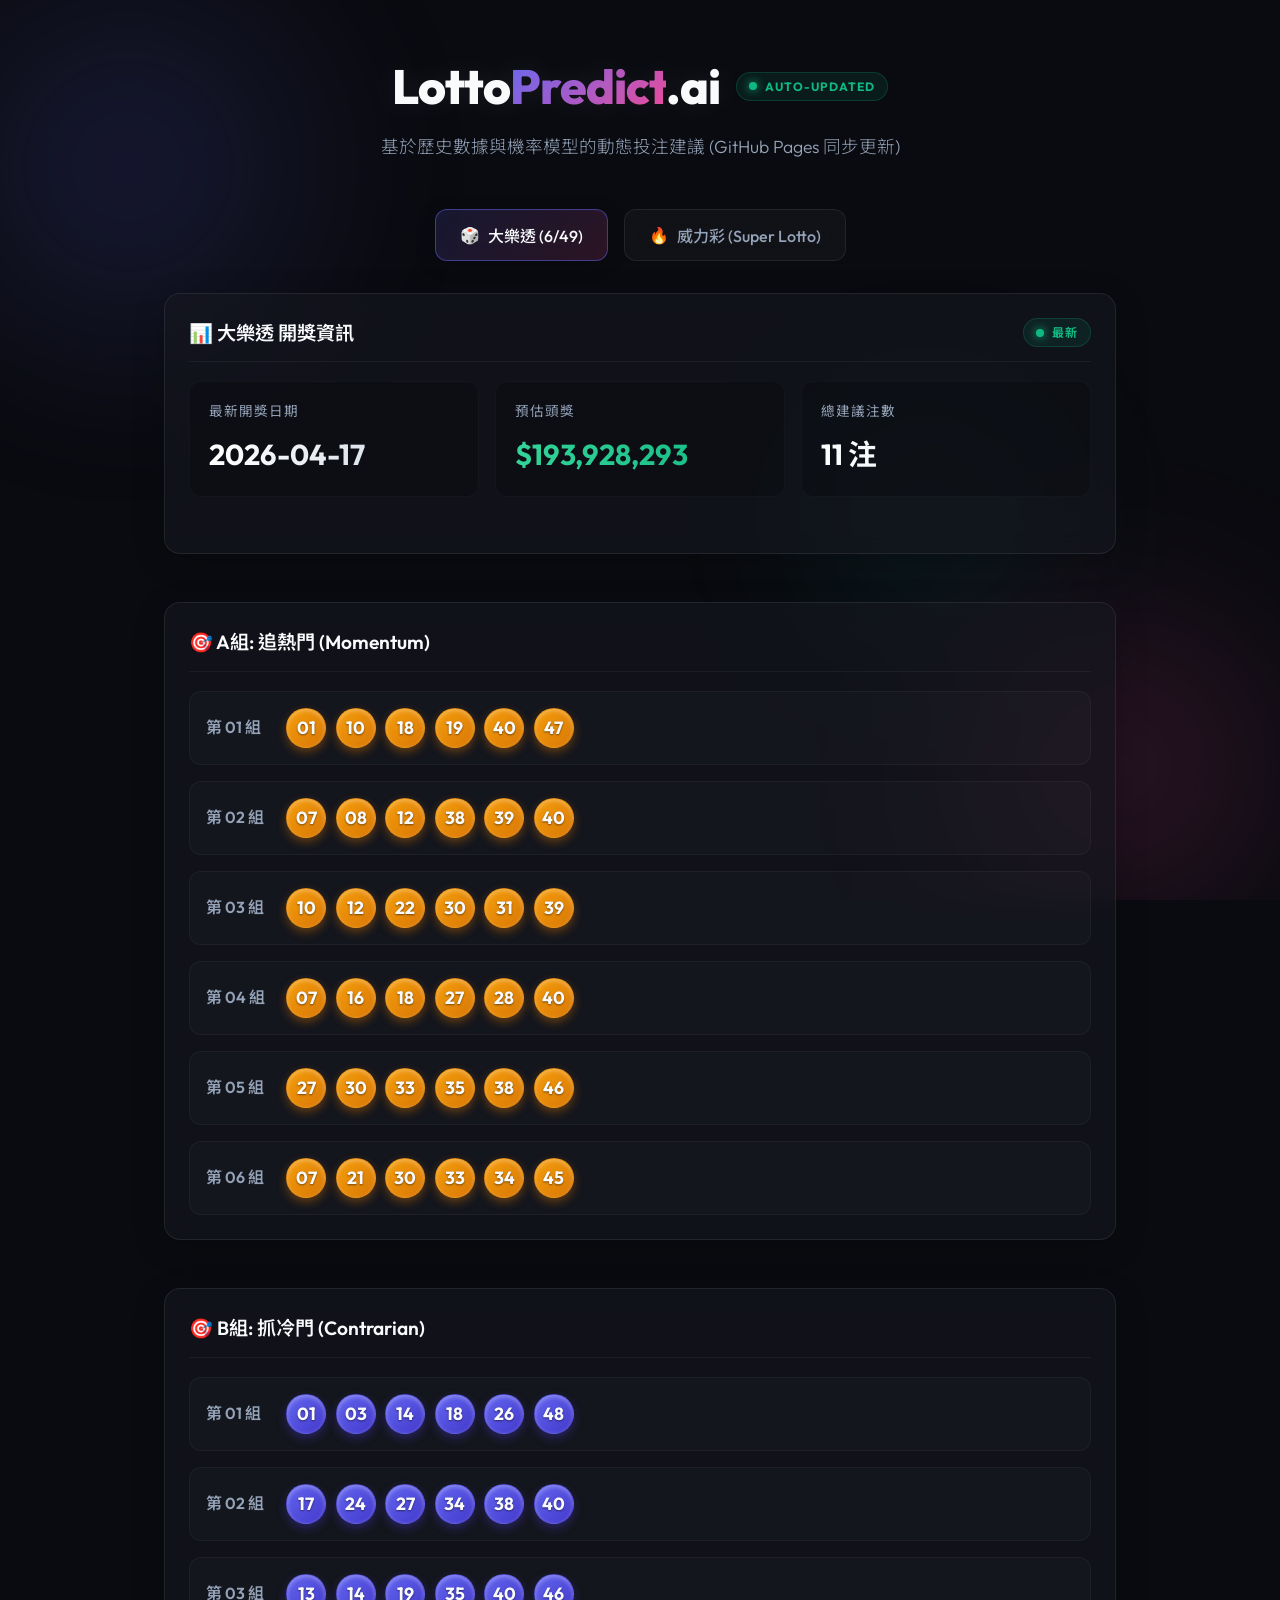
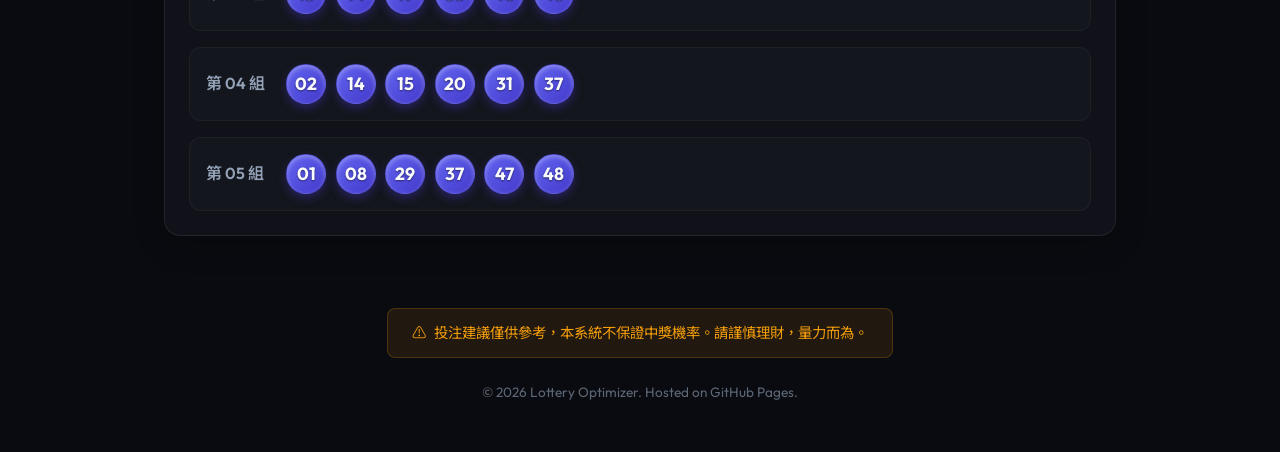
==== index.html @ fec9c151 "feat: initialize lottery dashboard with responsive UI, glassmorphism styling, and tab-based navigati" ====
<!DOCTYPE html>
<html lang="zh-TW">
<head>
    <meta charset="UTF-8">
    <meta name="viewport" content="width=device-width, initial-scale=1.0">
    <title>AI 幸運號碼預測系統 | Lottery Optimizer</title>
    <meta name="description" content="自動更新的大樂透與威力彩投注建議系統">
    <link rel="preconnect" href="https://fonts.googleapis.com">
    <link rel="preconnect" href="https://fonts.gstatic.com" crossorigin>
    <link href="https://fonts.googleapis.com/css2?family=Noto+Sans+TC:wght@300;400;500;700;900&family=Outfit:wght@300;500;700;900&display=swap" rel="stylesheet">
    <link rel="stylesheet" href="style.css">
</head>
<body>
    <div class="bg-elements">
        <div class="glow-orb orb-1"></div>
        <div class="glow-orb orb-2"></div>
        <div class="glow-orb orb-3"></div>
    </div>
    
    <div class="app-container">
        <header>
            <div class="title-wrapper">
                <h1 class="glow-text">Lotto<span class="highlight">Predict</span>.ai</h1>
                <div class="live-indicator">
                    <span class="pulsing-dot"></span> AUTO-UPDATED
                </div>
            </div>
            <p class="subtitle">基於歷史數據與機率模型的動態投注建議 (GitHub Pages 同步更新)</p>
        </header>

        <main>
            <div class="tabs">
                <button class="tab-btn active" data-target="lotto649">
                    <span class="tab-icon">🎲</span> 大樂透 (6/49)
                </button>
                <button class="tab-btn" data-target="superlotto">
                    <span class="tab-icon">🔥</span> 威力彩 (Super Lotto)
                </button>
            </div>

            <section id="lotto649" class="tab-content active">
                <div class="dashboard" id="lotto649-dashboard">
                    <div class="loading-spinner"></div>
                </div>
            </section>

            <section id="superlotto" class="tab-content">
                <div class="dashboard" id="superlotto-dashboard">
                    <div class="loading-spinner"></div>
                </div>
            </section>
        </main>
        
        <footer>
            <div class="disclaimer">
                <span class="warning-icon">⚠️</span>
                <p>投注建議僅供參考，本系統不保證中獎機率。請謹慎理財，量力而為。</p>
            </div>
            <p class="copyright">&copy; 2026 Lottery Optimizer. Hosted on GitHub Pages.</p>
        </footer>
    </div>
    <script src="app.js"></script>
</body>
</html>
---- style.css ----
:root {
    --bg-dark: #0a0b10;
    --card-bg: rgba(22, 24, 33, 0.6);
    --card-border: rgba(255, 255, 255, 0.08);
    --primary: #6366f1;
    --primary-glow: rgba(99, 102, 241, 0.4);
    --secondary: #ec4899;
    --secondary-glow: rgba(236, 72, 153, 0.4);
    --accent: #14b8a6;
    --text-primary: #f8fafc;
    --text-secondary: #94a3b8;
    --success: #10b981;
    --warning: #f59e0b;
    --danger: #ef4444;
}

* {
    box-sizing: border-box;
    margin: 0;
    padding: 0;
}

body {
    font-family: 'Outfit', 'Noto Sans TC', sans-serif;
    background-color: var(--bg-dark);
    color: var(--text-primary);
    line-height: 1.6;
    min-height: 100vh;
    overflow-x: hidden;
    position: relative;
}

/* Background Animations & Glassmorphism */
.bg-elements {
    position: fixed;
    top: 0;
    left: 0;
    width: 100vw;
    height: 100vh;
    z-index: -1;
    overflow: hidden;
    pointer-events: none;
}

.glow-orb {
    position: absolute;
    border-radius: 50%;
    filter: blur(80px);
    opacity: 0.5;
    animation: float 20s infinite ease-in-out alternate;
}

.orb-1 {
    top: -10%;
    left: -10%;
    width: 40vw;
    height: 40vw;
    background: radial-gradient(circle, var(--primary-glow) 0%, transparent 70%);
}

.orb-2 {
    bottom: -10%;
    right: -5%;
    width: 35vw;
    height: 35vw;
    background: radial-gradient(circle, var(--secondary-glow) 0%, transparent 70%);
    animation-delay: -5s;
}

.orb-3 {
    top: 40%;
    left: 60%;
    width: 25vw;
    height: 25vw;
    background: radial-gradient(circle, rgba(20, 184, 166, 0.3) 0%, transparent 70%);
    animation-delay: -10s;
}

@keyframes float {
    0% { transform: translate(0, 0) scale(1); }
    50% { transform: translate(5%, 5%) scale(1.1); }
    100% { transform: translate(-5%, 10%) scale(0.9); }
}

.app-container {
    max-width: 1000px;
    margin: 0 auto;
    padding: 3rem 1.5rem;
    display: flex;
    flex-direction: column;
    min-height: 100vh;
}

/* Header */
header {
    text-align: center;
    margin-bottom: 3rem;
    animation: fadeInDown 0.8s ease-out;
}

.title-wrapper {
    display: flex;
    align-items: center;
    justify-content: center;
    gap: 1rem;
    margin-bottom: 0.5rem;
    flex-wrap: wrap;
}

h1 {
    font-size: 3rem;
    font-weight: 800;
    letter-spacing: -1px;
}

.highlight {
    background: linear-gradient(135deg, var(--primary), var(--secondary));
    -webkit-background-clip: text;
    -webkit-text-fill-color: transparent;
}

.glow-text {
    text-shadow: 0 0 30px rgba(255, 255, 255, 0.1);
}

.subtitle {
    color: var(--text-secondary);
    font-size: 1.1rem;
    font-weight: 300;
}

.live-indicator {
    display: flex;
    align-items: center;
    gap: 0.5rem;
    background: rgba(16, 185, 129, 0.1);
    color: var(--success);
    padding: 0.25rem 0.75rem;
    border-radius: 20px;
    font-size: 0.75rem;
    font-weight: 700;
    border: 1px solid rgba(16, 185, 129, 0.2);
    letter-spacing: 1px;
}

.pulsing-dot {
    width: 8px;
    height: 8px;
    background-color: var(--success);
    border-radius: 50%;
    box-shadow: 0 0 10px var(--success);
    animation: pulse 1.5s infinite;
}

@keyframes pulse {
    0% { transform: scale(0.95); box-shadow: 0 0 0 0 rgba(16, 185, 129, 0.7); }
    70% { transform: scale(1); box-shadow: 0 0 0 6px rgba(16, 185, 129, 0); }
    100% { transform: scale(0.95); box-shadow: 0 0 0 0 rgba(16, 185, 129, 0); }
}

@keyframes fadeInDown {
    from { opacity: 0; transform: translateY(-20px); }
    to { opacity: 1; transform: translateY(0); }
}

@keyframes fadeInUp {
    from { opacity: 0; transform: translateY(20px); }
    to { opacity: 1; transform: translateY(0); }
}

/* Tabs */
.tabs {
    display: flex;
    justify-content: center;
    gap: 1rem;
    margin-bottom: 2rem;
    animation: fadeInUp 0.8s ease-out 0.2s backwards;
}

.tab-btn {
    background: rgba(255, 255, 255, 0.03);
    border: 1px solid var(--card-border);
    color: var(--text-secondary);
    padding: 0.8rem 1.5rem;
    border-radius: 12px;
    font-family: inherit;
    font-size: 1rem;
    font-weight: 500;
    cursor: pointer;
    transition: all 0.3s cubic-bezier(0.4, 0, 0.2, 1);
    backdrop-filter: blur(10px);
    display: flex;
    align-items: center;
    gap: 0.5rem;
}

.tab-btn:hover {
    background: rgba(255, 255, 255, 0.08);
    color: var(--text-primary);
    transform: translateY(-2px);
}

.tab-btn.active {
    background: linear-gradient(135deg, rgba(99, 102, 241, 0.15), rgba(236, 72, 153, 0.15));
    border-color: rgba(99, 102, 241, 0.5);
    color: var(--text-primary);
    box-shadow: 0 4px 20px rgba(0, 0, 0, 0.2), inset 0 0 20px rgba(255, 255, 255, 0.02);
}

.tab-content {
    display: none;
    animation: fadeInUp 0.5s ease-out;
}

.tab-content.active {
    display: block;
}

/* Dashboard Cards */
.dashboard {
    display: grid;
    grid-template-columns: 1fr;
    gap: 1.5rem;
}

.card {
    background: var(--card-bg);
    border: 1px solid var(--card-border);
    border-radius: 16px;
    padding: 1.5rem;
    margin-bottom: 1.5rem;
    backdrop-filter: blur(12px);
    -webkit-backdrop-filter: blur(12px);
    box-shadow: 0 8px 32px rgba(0, 0, 0, 0.2);
    transition: transform 0.3s ease, box-shadow 0.3s ease;
}

.card:hover {
    transform: translateY(-2px);
    box-shadow: 0 12px 40px rgba(0, 0, 0, 0.3);
    border-color: rgba(255, 255, 255, 0.12);
}

.card-header {
    display: flex;
    justify-content: space-between;
    align-items: center;
    margin-bottom: 1.2rem;
    padding-bottom: 0.8rem;
    border-bottom: 1px solid rgba(255, 255, 255, 0.05);
}

.card-title {
    font-size: 1.2rem;
    font-weight: 600;
    color: var(--text-primary);
    display: flex;
    align-items: center;
    gap: 0.5rem;
}

/* Info Grid */
.info-grid {
    display: grid;
    grid-template-columns: repeat(auto-fit, minmax(200px, 1fr));
    gap: 1rem;
    margin-bottom: 2rem;
}

.stat-box {
    background: rgba(0, 0, 0, 0.2);
    border-radius: 12px;
    padding: 1.2rem;
    border: 1px solid rgba(255, 255, 255, 0.03);
}

.stat-label {
    font-size: 0.85rem;
    color: var(--text-secondary);
    margin-bottom: 0.5rem;
    text-transform: uppercase;
    letter-spacing: 1px;
}

.stat-value {
    font-size: 1.8rem;
    font-weight: 700;
    background: linear-gradient(to right, #fff, #cbd5e1);
    -webkit-background-clip: text;
    -webkit-text-fill-color: transparent;
}

.stat-value.accent {
    background: linear-gradient(to right, #34d399, #10b981);
    -webkit-background-clip: text;
    -webkit-text-fill-color: transparent;
}

/* Number Sets */
.number-groups {
    display: flex;
    flex-direction: column;
    gap: 1rem;
}

.number-row {
    display: flex;
    align-items: center;
    background: rgba(255, 255, 255, 0.02);
    padding: 1rem;
    border-radius: 12px;
    border: 1px solid rgba(255, 255, 255, 0.04);
}

.row-label {
    min-width: 80px;
    font-weight: 600;
    color: var(--text-secondary);
}

.balls-container {
    display: flex;
    flex-wrap: wrap;
    gap: 0.6rem;
    flex: 1;
}

.ball {
    width: 40px;
    height: 40px;
    border-radius: 50%;
    display: flex;
    align-items: center;
    justify-content: center;
    font-weight: 700;
    font-size: 1.1rem;
    background: linear-gradient(135deg, #334155, #1e293b);
    box-shadow: inset 0 2px 4px rgba(255, 255, 255, 0.1), 0 4px 8px rgba(0, 0, 0, 0.4);
    border: 1px solid rgba(255, 255, 255, 0.05);
    text-shadow: 0 1px 2px rgba(0, 0, 0, 0.5);
    transition: transform 0.2s, background 0.2s;
}

.ball:hover {
    transform: scale(1.1);
}

.ball.special {
    background: linear-gradient(135deg, var(--danger), #be123c);
    box-shadow: inset 0 2px 4px rgba(255, 255, 255, 0.3), 0 4px 10px rgba(225, 29, 72, 0.4);
}

.ball.hot {
    background: linear-gradient(135deg, var(--warning), #d97706);
    box-shadow: inset 0 2px 4px rgba(255, 255, 255, 0.3), 0 4px 10px rgba(217, 119, 6, 0.4);
}

.ball.cold {
    background: linear-gradient(135deg, var(--primary), #4338ca);
    box-shadow: inset 0 2px 4px rgba(255, 255, 255, 0.3), 0 4px 10px rgba(67, 56, 202, 0.4);
}

.empty-state {
    text-align: center;
    padding: 3rem 1rem;
    color: var(--text-secondary);
}

.empty-icon {
    font-size: 3rem;
    margin-bottom: 1rem;
    opacity: 0.5;
}

/* Loading */
.loading-spinner {
    width: 40px;
    height: 40px;
    border: 3px solid rgba(255, 255, 255, 0.1);
    border-radius: 50%;
    border-top-color: var(--primary);
    animation: spin 1s ease-in-out infinite;
    margin: 2rem auto;
}

@keyframes spin {
    to { transform: rotate(360deg); }
}

/* Footer */
footer {
    margin-top: auto;
    text-align: center;
    padding-top: 3rem;
    animation: fadeInUp 0.8s ease-out 0.4s backwards;
}

.disclaimer {
    display: inline-flex;
    align-items: center;
    gap: 0.5rem;
    background: rgba(245, 158, 11, 0.1);
    color: var(--warning);
    padding: 0.8rem 1.5rem;
    border-radius: 8px;
    font-size: 0.9rem;
    margin-bottom: 1.5rem;
    border: 1px solid rgba(245, 158, 11, 0.2);
}

.copyright {
    color: var(--text-secondary);
    font-size: 0.85rem;
    opacity: 0.6;
}

/* Utilities */
.text-danger { color: var(--danger); }
.text-success { color: var(--success); }
.text-warning { color: var(--warning); }
.text-primary { color: var(--primary); }

@media (max-width: 768px) {
    h1 { font-size: 2.2rem; }
    .tabs { flex-direction: column; }
    .number-row { flex-direction: column; align-items: flex-start; gap: 0.8rem; }
}
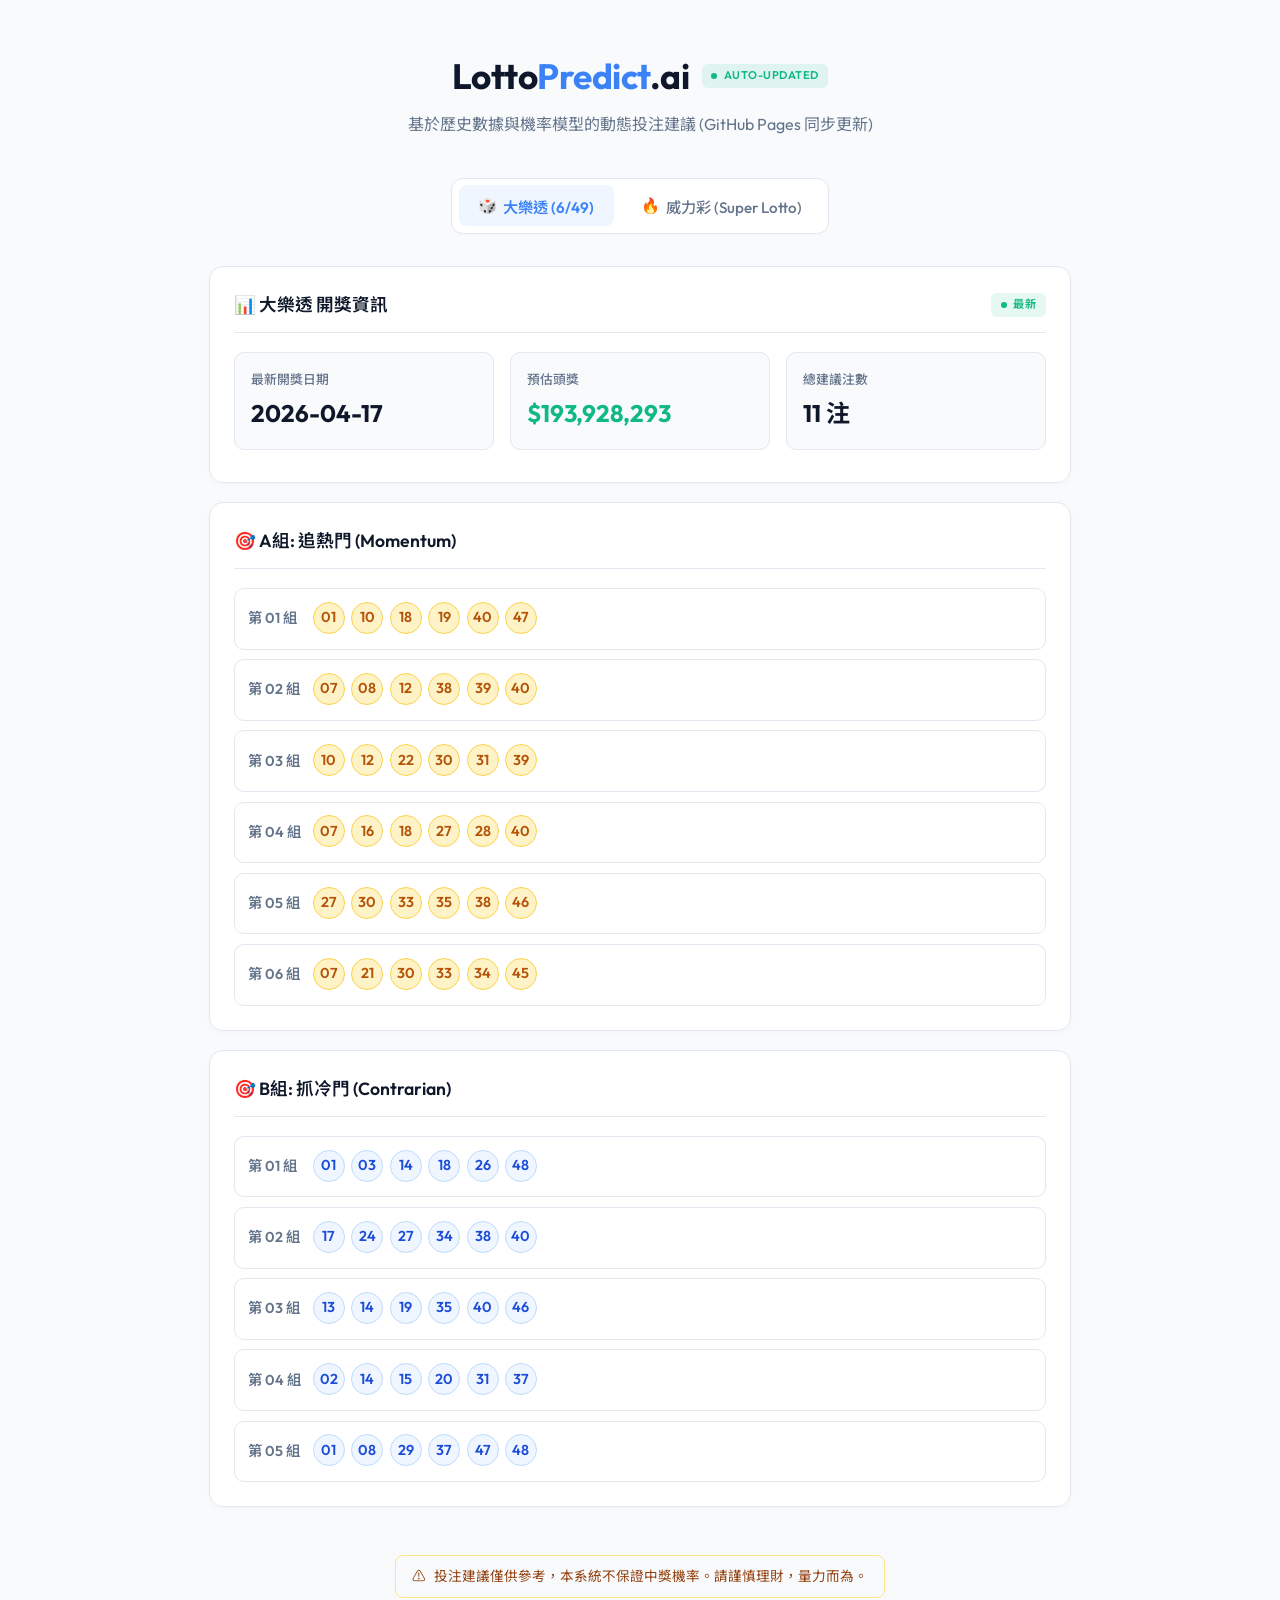
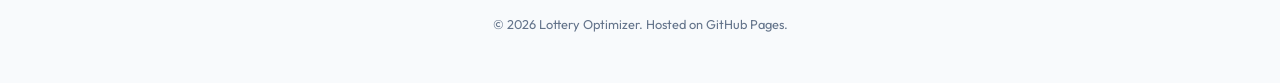
==== commit ec7e75c1: "style: Clean minimalist redesign and prevent ball wrapping on mobile" ====
--- a/index.html
+++ b/index.html
@@ -11,12 +11,6 @@
     <link rel="stylesheet" href="style.css">
 </head>
 <body>
-    <div class="bg-elements">
-        <div class="glow-orb orb-1"></div>
-        <div class="glow-orb orb-2"></div>
-        <div class="glow-orb orb-3"></div>
-    </div>
-    
     <div class="app-container">
         <header>
             <div class="title-wrapper">
--- a/style.css
+++ b/style.css
@@ -1,17 +1,24 @@
 :root {
-    --bg-dark: #0a0b10;
-    --card-bg: rgba(22, 24, 33, 0.6);
-    --card-border: rgba(255, 255, 255, 0.08);
-    --primary: #6366f1;
-    --primary-glow: rgba(99, 102, 241, 0.4);
-    --secondary: #ec4899;
-    --secondary-glow: rgba(236, 72, 153, 0.4);
-    --accent: #14b8a6;
-    --text-primary: #f8fafc;
-    --text-secondary: #94a3b8;
+    --bg-color: #f8fafc;
+    --card-bg: #ffffff;
+    --card-border: #e2e8f0;
+    --border-hover: #cbd5e1;
+    --primary: #3b82f6;
+    --primary-light: #eff6ff;
+    --text-primary: #0f172a;
+    --text-secondary: #64748b;
     --success: #10b981;
     --warning: #f59e0b;
     --danger: #ef4444;
+    --ball-hot-bg: #fef3c7;
+    --ball-hot-border: #fcd34d;
+    --ball-hot-text: #b45309;
+    --ball-cold-bg: #eff6ff;
+    --ball-cold-border: #bfdbfe;
+    --ball-cold-text: #1d4ed8;
+    --ball-special-bg: #fee2e2;
+    --ball-special-border: #fecaca;
+    --ball-special-text: #b91c1c;
 }
 
 * {
@@ -22,70 +29,17 @@
 
 body {
     font-family: 'Outfit', 'Noto Sans TC', sans-serif;
-    background-color: var(--bg-dark);
+    background-color: var(--bg-color);
     color: var(--text-primary);
     line-height: 1.6;
     min-height: 100vh;
-    overflow-x: hidden;
-    position: relative;
-}
-
-/* Background Animations & Glassmorphism */
-.bg-elements {
-    position: fixed;
-    top: 0;
-    left: 0;
-    width: 100vw;
-    height: 100vh;
-    z-index: -1;
-    overflow: hidden;
-    pointer-events: none;
-}
-
-.glow-orb {
-    position: absolute;
-    border-radius: 50%;
-    filter: blur(80px);
-    opacity: 0.5;
-    animation: float 20s infinite ease-in-out alternate;
-}
-
-.orb-1 {
-    top: -10%;
-    left: -10%;
-    width: 40vw;
-    height: 40vw;
-    background: radial-gradient(circle, var(--primary-glow) 0%, transparent 70%);
-}
-
-.orb-2 {
-    bottom: -10%;
-    right: -5%;
-    width: 35vw;
-    height: 35vw;
-    background: radial-gradient(circle, var(--secondary-glow) 0%, transparent 70%);
-    animation-delay: -5s;
-}
-
-.orb-3 {
-    top: 40%;
-    left: 60%;
-    width: 25vw;
-    height: 25vw;
-    background: radial-gradient(circle, rgba(20, 184, 166, 0.3) 0%, transparent 70%);
-    animation-delay: -10s;
-}
-
-@keyframes float {
-    0% { transform: translate(0, 0) scale(1); }
-    50% { transform: translate(5%, 5%) scale(1.1); }
-    100% { transform: translate(-5%, 10%) scale(0.9); }
+    -webkit-font-smoothing: antialiased;
 }
 
 .app-container {
-    max-width: 1000px;
+    max-width: 900px;
     margin: 0 auto;
-    padding: 3rem 1.5rem;
+    padding: 3rem 1.2rem;
     display: flex;
     flex-direction: column;
     min-height: 100vh;
@@ -94,77 +48,70 @@
 /* Header */
 header {
     text-align: center;
-    margin-bottom: 3rem;
-    animation: fadeInDown 0.8s ease-out;
+    margin-bottom: 2.5rem;
+    animation: fadeInDown 0.6s ease-out;
 }
 
 .title-wrapper {
     display: flex;
     align-items: center;
     justify-content: center;
-    gap: 1rem;
+    gap: 0.8rem;
     margin-bottom: 0.5rem;
     flex-wrap: wrap;
 }
 
 h1 {
-    font-size: 3rem;
-    font-weight: 800;
-    letter-spacing: -1px;
+    font-size: 2.2rem;
+    font-weight: 700;
+    letter-spacing: -0.5px;
+    color: var(--text-primary);
 }
 
 .highlight {
-    background: linear-gradient(135deg, var(--primary), var(--secondary));
-    -webkit-background-clip: text;
-    -webkit-text-fill-color: transparent;
-}
-
-.glow-text {
-    text-shadow: 0 0 30px rgba(255, 255, 255, 0.1);
+    color: var(--primary);
 }
 
 .subtitle {
     color: var(--text-secondary);
-    font-size: 1.1rem;
-    font-weight: 300;
+    font-size: 1rem;
+    font-weight: 400;
 }
 
 .live-indicator {
-    display: flex;
-    align-items: center;
-    gap: 0.5rem;
+    display: inline-flex;
+    align-items: center;
+    gap: 0.4rem;
     background: rgba(16, 185, 129, 0.1);
     color: var(--success);
-    padding: 0.25rem 0.75rem;
-    border-radius: 20px;
-    font-size: 0.75rem;
-    font-weight: 700;
-    border: 1px solid rgba(16, 185, 129, 0.2);
-    letter-spacing: 1px;
+    padding: 0.2rem 0.6rem;
+    border-radius: 6px;
+    font-size: 0.7rem;
+    font-weight: 600;
+    letter-spacing: 0.5px;
 }
 
 .pulsing-dot {
-    width: 8px;
-    height: 8px;
+    width: 6px;
+    height: 6px;
     background-color: var(--success);
     border-radius: 50%;
-    box-shadow: 0 0 10px var(--success);
     animation: pulse 1.5s infinite;
 }
 
 @keyframes pulse {
-    0% { transform: scale(0.95); box-shadow: 0 0 0 0 rgba(16, 185, 129, 0.7); }
-    70% { transform: scale(1); box-shadow: 0 0 0 6px rgba(16, 185, 129, 0); }
-    100% { transform: scale(0.95); box-shadow: 0 0 0 0 rgba(16, 185, 129, 0); }
+    0% { transform: scale(0.95); opacity: 1; }
+    70% { transform: scale(1.2); opacity: 0.3; }
+    100% { transform: scale(0.95); opacity: 1; }
 }
 
 @keyframes fadeInDown {
-    from { opacity: 0; transform: translateY(-20px); }
+    from { opacity: 0; transform: translateY(-10px); }
     to { opacity: 1; transform: translateY(0); }
 }
 
 @keyframes fadeInUp {
-    from { opacity: 0; transform: translateY(20px); }
+    from { opacity: 0; transform: translateY(10px); }
     to { opacity: 1; transform: translateY(0); }
 }
 
@@ -172,44 +119,49 @@
 .tabs {
     display: flex;
     justify-content: center;
-    gap: 1rem;
+    gap: 0.5rem;
     margin-bottom: 2rem;
-    animation: fadeInUp 0.8s ease-out 0.2s backwards;
+    animation: fadeInUp 0.6s ease-out 0.1s backwards;
+    background: var(--card-bg);
+    padding: 0.4rem;
+    border-radius: 12px;
+    border: 1px solid var(--card-border);
+    box-shadow: 0 1px 3px rgba(0,0,0,0.02);
+    width: fit-content;
+    margin-left: auto;
+    margin-right: auto;
 }
 
 .tab-btn {
-    background: rgba(255, 255, 255, 0.03);
-    border: 1px solid var(--card-border);
-    color: var(--text-secondary);
-    padding: 0.8rem 1.5rem;
-    border-radius: 12px;
+    background: transparent;
+    border: none;
+    color: var(--text-secondary);
+    padding: 0.6rem 1.2rem;
+    border-radius: 8px;
     font-family: inherit;
-    font-size: 1rem;
+    font-size: 0.95rem;
     font-weight: 500;
     cursor: pointer;
-    transition: all 0.3s cubic-bezier(0.4, 0, 0.2, 1);
-    backdrop-filter: blur(10px);
-    display: flex;
-    align-items: center;
-    gap: 0.5rem;
+    transition: all 0.2s ease;
+    display: flex;
+    align-items: center;
+    gap: 0.4rem;
 }
 
 .tab-btn:hover {
-    background: rgba(255, 255, 255, 0.08);
     color: var(--text-primary);
-    transform: translateY(-2px);
+    background: var(--bg-color);
 }
 
 .tab-btn.active {
-    background: linear-gradient(135deg, rgba(99, 102, 241, 0.15), rgba(236, 72, 153, 0.15));
-    border-color: rgba(99, 102, 241, 0.5);
-    color: var(--text-primary);
-    box-shadow: 0 4px 20px rgba(0, 0, 0, 0.2), inset 0 0 20px rgba(255, 255, 255, 0.02);
+    background: var(--primary-light);
+    color: var(--primary);
+    font-weight: 600;
 }
 
 .tab-content {
     display: none;
-    animation: fadeInUp 0.5s ease-out;
+    animation: fadeInUp 0.4s ease-out;
 }
 
 .tab-content.active {
@@ -218,27 +170,23 @@
 
 /* Dashboard Cards */
 .dashboard {
-    display: grid;
-    grid-template-columns: 1fr;
-    gap: 1.5rem;
+    display: flex;
+    flex-direction: column;
+    gap: 1.2rem;
 }
 
 .card {
     background: var(--card-bg);
     border: 1px solid var(--card-border);
-    border-radius: 16px;
+    border-radius: 14px;
     padding: 1.5rem;
-    margin-bottom: 1.5rem;
-    backdrop-filter: blur(12px);
-    -webkit-backdrop-filter: blur(12px);
-    box-shadow: 0 8px 32px rgba(0, 0, 0, 0.2);
-    transition: transform 0.3s ease, box-shadow 0.3s ease;
+    box-shadow: 0 2px 8px rgba(0, 0, 0, 0.02);
+    transition: box-shadow 0.2s ease, border-color 0.2s ease;
 }
 
 .card:hover {
-    transform: translateY(-2px);
-    box-shadow: 0 12px 40px rgba(0, 0, 0, 0.3);
-    border-color: rgba(255, 255, 255, 0.12);
+    box-shadow: 0 4px 12px rgba(0, 0, 0, 0.04);
+    border-color: var(--border-hover);
 }
 
 .card-header {
@@ -247,139 +195,155 @@
     align-items: center;
     margin-bottom: 1.2rem;
     padding-bottom: 0.8rem;
-    border-bottom: 1px solid rgba(255, 255, 255, 0.05);
+    border-bottom: 1px solid var(--card-border);
 }
 
 .card-title {
-    font-size: 1.2rem;
+    font-size: 1.1rem;
     font-weight: 600;
     color: var(--text-primary);
     display: flex;
     align-items: center;
-    gap: 0.5rem;
+    gap: 0.4rem;
 }
 
 /* Info Grid */
 .info-grid {
     display: grid;
-    grid-template-columns: repeat(auto-fit, minmax(200px, 1fr));
+    grid-template-columns: repeat(auto-fit, minmax(180px, 1fr));
     gap: 1rem;
-    margin-bottom: 2rem;
+    margin-bottom: 0.5rem;
 }
 
 .stat-box {
-    background: rgba(0, 0, 0, 0.2);
-    border-radius: 12px;
-    padding: 1.2rem;
-    border: 1px solid rgba(255, 255, 255, 0.03);
+    background: var(--bg-color);
+    border-radius: 10px;
+    padding: 1rem;
+    border: 1px solid var(--card-border);
 }
 
 .stat-label {
-    font-size: 0.85rem;
-    color: var(--text-secondary);
-    margin-bottom: 0.5rem;
-    text-transform: uppercase;
-    letter-spacing: 1px;
+    font-size: 0.8rem;
+    color: var(--text-secondary);
+    margin-bottom: 0.3rem;
+    font-weight: 500;
 }
 
 .stat-value {
-    font-size: 1.8rem;
+    font-size: 1.5rem;
     font-weight: 700;
-    background: linear-gradient(to right, #fff, #cbd5e1);
-    -webkit-background-clip: text;
-    -webkit-text-fill-color: transparent;
+    color: var(--text-primary);
 }
 
 .stat-value.accent {
-    background: linear-gradient(to right, #34d399, #10b981);
-    -webkit-background-clip: text;
-    -webkit-text-fill-color: transparent;
-}
-
-/* Number Sets */
+    color: var(--success);
+}
+
+/* Number Sets - iPhone optimized (No line breaks) */
 .number-groups {
     display: flex;
     flex-direction: column;
-    gap: 1rem;
+    gap: 0.6rem;
 }
 
 .number-row {
     display: flex;
     align-items: center;
-    background: rgba(255, 255, 255, 0.02);
-    padding: 1rem;
-    border-radius: 12px;
-    border: 1px solid rgba(255, 255, 255, 0.04);
+    padding: 0.8rem;
+    border-radius: 10px;
+    background: var(--card-bg);
+    border: 1px solid var(--card-border);
+}
+
+.number-row:hover {
+    background: var(--bg-color);
 }
 
 .row-label {
-    min-width: 80px;
+    min-width: 65px;
+    font-size: 0.9rem;
     font-weight: 600;
     color: var(--text-secondary);
+    flex-shrink: 0;
 }
 
 .balls-container {
     display: flex;
-    flex-wrap: wrap;
-    gap: 0.6rem;
+    flex-wrap: nowrap; /* Forces no line break */
+    gap: 0.4rem;
     flex: 1;
+    overflow-x: auto; /* Allows smooth scrolling if the screen is too small */
+    padding-bottom: 2px; /* Fix for custom scrollbar cutting off */
+}
+
+/* Hides scrollbar but allows scrolling for aesthetic */
+.balls-container::-webkit-scrollbar {
+    display: none;
+}
+.balls-container {
+    -ms-overflow-style: none;  
+    scrollbar-width: none;  
 }
 
 .ball {
-    width: 40px;
-    height: 40px;
+    width: 32px;
+    height: 32px;
     border-radius: 50%;
     display: flex;
     align-items: center;
     justify-content: center;
+    font-weight: 600;
+    font-size: 0.9rem;
+    background: #f1f5f9;
+    border: 1px solid #cbd5e1;
+    color: #334155;
+    flex-shrink: 0; /* Ensures balls never resize below 32x32 */
+    transition: transform 0.2s ease;
+}
+
+.ball:hover {
+    transform: scale(1.05);
+}
+
+.ball.special {
+    background: var(--ball-special-bg);
+    border-color: var(--ball-special-border);
+    color: var(--ball-special-text);
     font-weight: 700;
-    font-size: 1.1rem;
-    background: linear-gradient(135deg, #334155, #1e293b);
-    box-shadow: inset 0 2px 4px rgba(255, 255, 255, 0.1), 0 4px 8px rgba(0, 0, 0, 0.4);
-    border: 1px solid rgba(255, 255, 255, 0.05);
-    text-shadow: 0 1px 2px rgba(0, 0, 0, 0.5);
-    transition: transform 0.2s, background 0.2s;
-}
-
-.ball:hover {
-    transform: scale(1.1);
-}
-
-.ball.special {
-    background: linear-gradient(135deg, var(--danger), #be123c);
-    box-shadow: inset 0 2px 4px rgba(255, 255, 255, 0.3), 0 4px 10px rgba(225, 29, 72, 0.4);
 }
 
 .ball.hot {
-    background: linear-gradient(135deg, var(--warning), #d97706);
-    box-shadow: inset 0 2px 4px rgba(255, 255, 255, 0.3), 0 4px 10px rgba(217, 119, 6, 0.4);
+    background: var(--ball-hot-bg);
+    border-color: var(--ball-hot-border);
+    color: var(--ball-hot-text);
 }
 
 .ball.cold {
-    background: linear-gradient(135deg, var(--primary), #4338ca);
-    box-shadow: inset 0 2px 4px rgba(255, 255, 255, 0.3), 0 4px 10px rgba(67, 56, 202, 0.4);
+    background: var(--ball-cold-bg);
+    border-color: var(--ball-cold-border);
+    color: var(--ball-cold-text);
 }
 
 .empty-state {
     text-align: center;
-    padding: 3rem 1rem;
+    padding: 2.5rem 1rem;
     color: var(--text-secondary);
 }
 
 .empty-icon {
-    font-size: 3rem;
-    margin-bottom: 1rem;
-    opacity: 0.5;
+    font-size: 2.5rem;
+    margin-bottom: 0.5rem;
+    opacity: 0.4;
 }
 
 /* Loading */
 .loading-spinner {
-    width: 40px;
-    height: 40px;
-    border: 3px solid rgba(255, 255, 255, 0.1);
+    width: 30px;
+    height: 30px;
+    border: 3px solid var(--card-border);
     border-radius: 50%;
     border-top-color: var(--primary);
-    animation: spin 1s ease-in-out infinite;
+    animation: spin 0.8s linear infinite;
     margin: 2rem auto;
 }
 
@@ -392,36 +356,45 @@
     margin-top: auto;
     text-align: center;
     padding-top: 3rem;
-    animation: fadeInUp 0.8s ease-out 0.4s backwards;
 }
 
 .disclaimer {
     display: inline-flex;
     align-items: center;
     gap: 0.5rem;
-    background: rgba(245, 158, 11, 0.1);
-    color: var(--warning);
-    padding: 0.8rem 1.5rem;
+    background: var(--warning-light);
+    color: #92400e;
+    padding: 0.6rem 1rem;
     border-radius: 8px;
-    font-size: 0.9rem;
-    margin-bottom: 1.5rem;
-    border: 1px solid rgba(245, 158, 11, 0.2);
+    font-size: 0.85rem;
+    margin-bottom: 1rem;
+    border: 1px solid #fde68a;
 }
 
 .copyright {
     color: var(--text-secondary);
-    font-size: 0.85rem;
-    opacity: 0.6;
-}
-
-/* Utilities */
-.text-danger { color: var(--danger); }
-.text-success { color: var(--success); }
-.text-warning { color: var(--warning); }
-.text-primary { color: var(--primary); }
-
-@media (max-width: 768px) {
-    h1 { font-size: 2.2rem; }
-    .tabs { flex-direction: column; }
-    .number-row { flex-direction: column; align-items: flex-start; gap: 0.8rem; }
-}
+    font-size: 0.8rem;
+}
+
+@media (max-width: 480px) {
+    .app-container { padding: 1.5rem 1rem; }
+    h1 { font-size: 1.8rem; }
+    .tabs { width: 100%; border-radius: 8px; }
+    .tab-btn { flex: 1; justify-content: center; padding: 0.5rem; }
+    
+    .card { padding: 1.2rem; }
+    .info-grid { grid-template-columns: 1fr; gap: 0.5rem; }
+    .number-row { padding: 0.6rem; border-radius: 8px; }
+    
+    .row-label {
+        min-width: 55px; /* Tighter label for small screens */
+        font-size: 0.85rem;
+    }
+    
+    .balls-container { gap: 0.3rem; }
+    .ball {
+        width: 28px;
+        height: 28px;
+        font-size: 0.8rem;
+    }
+}
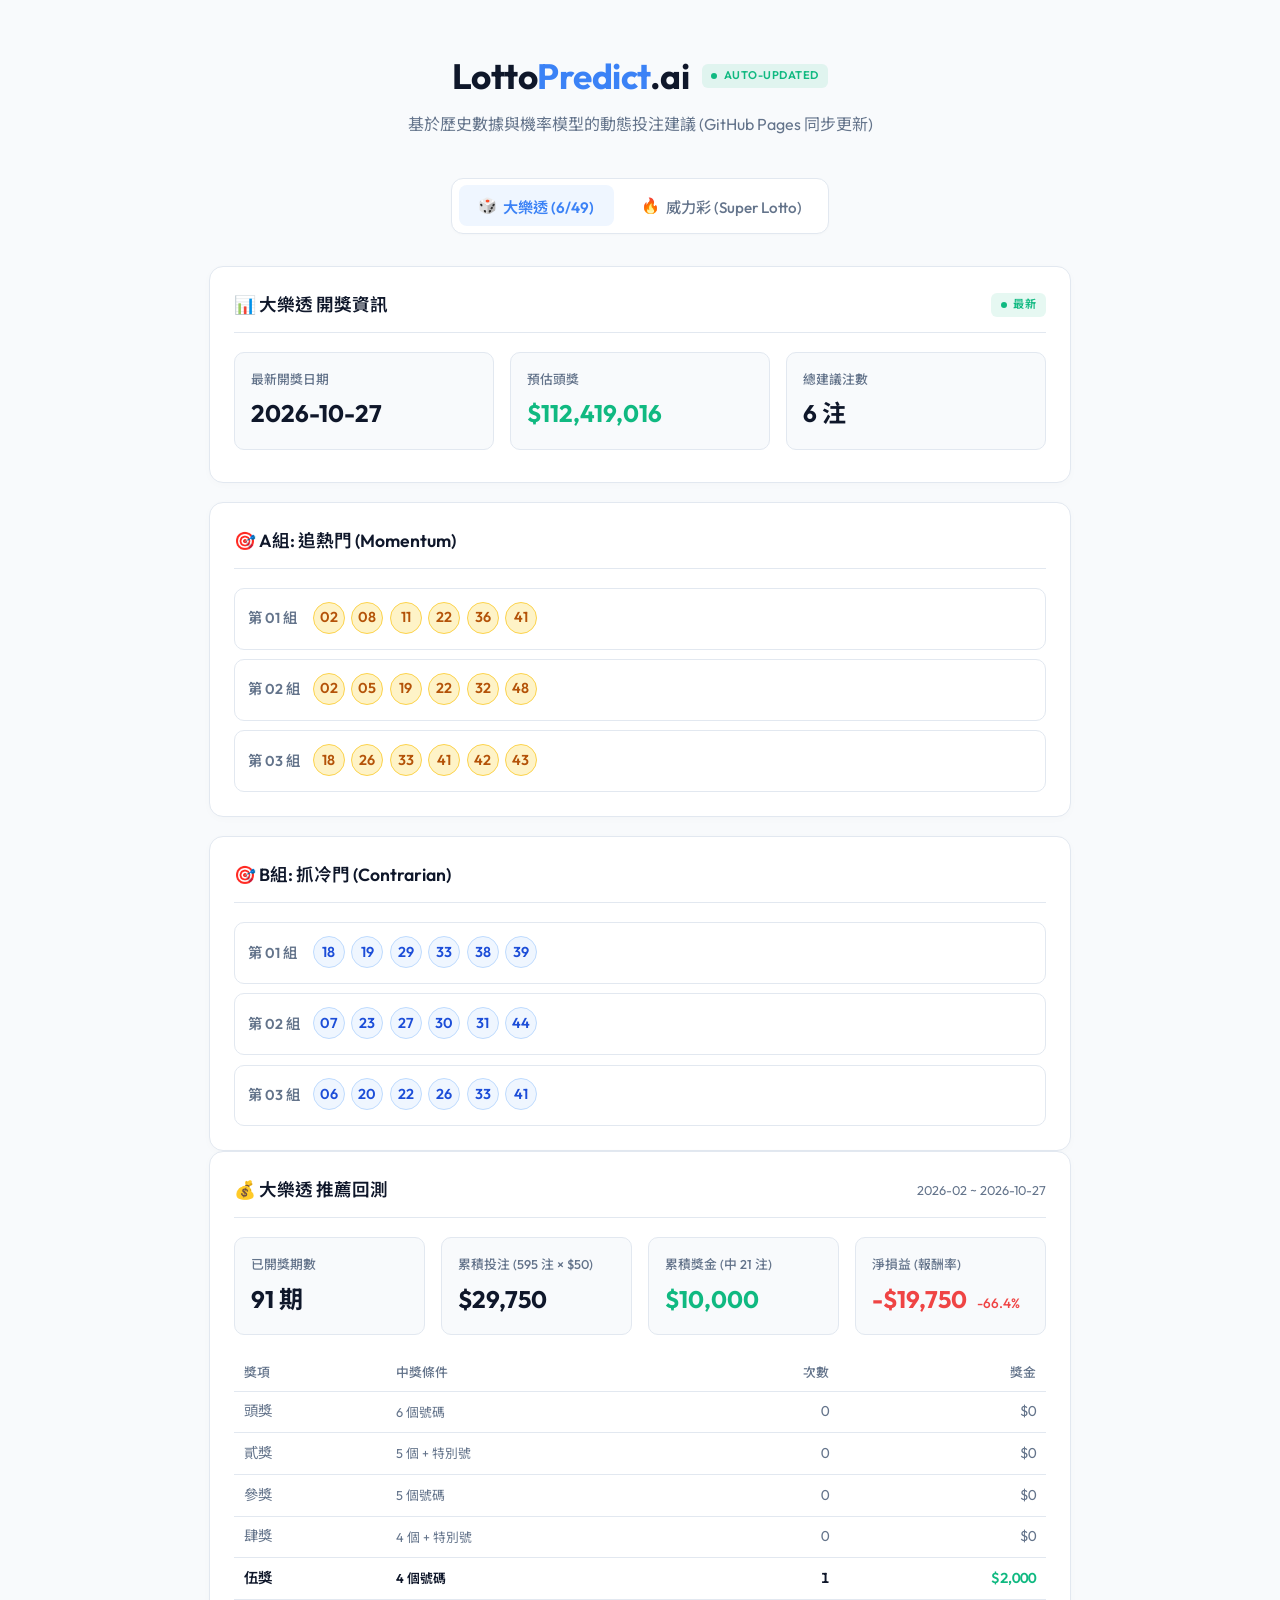
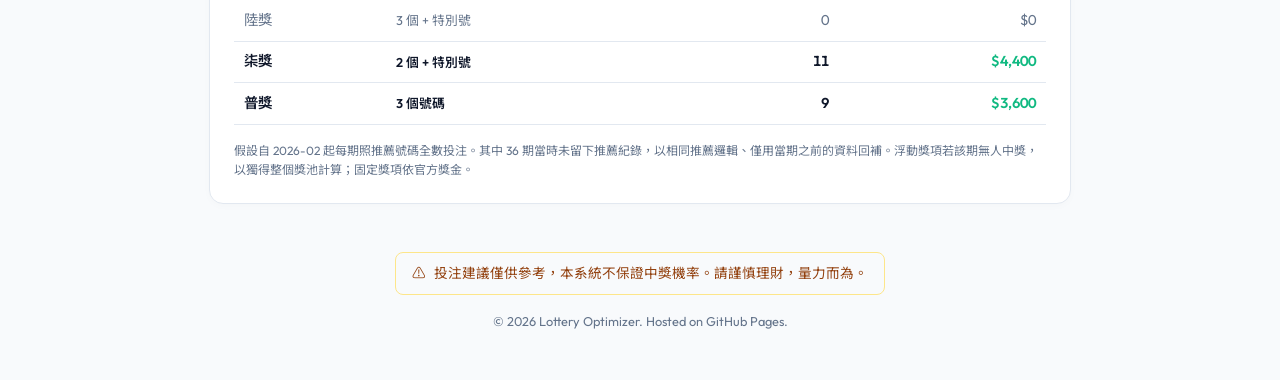
==== commit 0c70579b: "feat: 儀表板新增推薦回測統計（2026-02 起累積獎金與各獎項中獎次數） - 前端讀取推薦歷史與開獎 CSV，計算每期照推薦投注的累積投注、獎金、淨損益 - 依獎項列出中獎次數與獎金小計 - " ====
--- a/index.html
+++ b/index.html
@@ -36,12 +36,14 @@
                 <div class="dashboard" id="lotto649-dashboard">
                     <div class="loading-spinner"></div>
                 </div>
+                <div class="dashboard backtest" id="lotto649-backtest"></div>
             </section>
 
             <section id="superlotto" class="tab-content">
                 <div class="dashboard" id="superlotto-dashboard">
                     <div class="loading-spinner"></div>
                 </div>
+                <div class="dashboard backtest" id="superlotto-backtest"></div>
             </section>
         </main>
         
--- a/style.css
+++ b/style.css
@@ -398,3 +398,71 @@
         font-size: 0.8rem;
     }
 }
+
+/* Backtest */
+.bt-note {
+    font-size: 0.8rem;
+    color: var(--text-secondary);
+}
+
+.stat-value.negative {
+    color: var(--danger);
+}
+
+.bt-roi {
+    font-size: 0.85rem;
+    font-weight: 500;
+    margin-left: 0.3rem;
+}
+
+.bt-table {
+    width: 100%;
+    border-collapse: collapse;
+    margin-top: 1.2rem;
+    font-size: 0.9rem;
+}
+
+.bt-table th {
+    text-align: left;
+    font-size: 0.8rem;
+    font-weight: 500;
+    color: var(--text-secondary);
+    padding: 0.5rem 0.6rem;
+    border-bottom: 1px solid var(--card-border);
+}
+
+.bt-table td {
+    padding: 0.55rem 0.6rem;
+    border-bottom: 1px solid var(--card-border);
+    color: var(--text-secondary);
+}
+
+.bt-table .num {
+    text-align: right;
+    font-variant-numeric: tabular-nums;
+}
+
+.bt-table tr.hit td {
+    color: var(--text-primary);
+    font-weight: 600;
+}
+
+.bt-table tr.hit td.num:last-child {
+    color: var(--success);
+}
+
+.bt-rule {
+    font-size: 0.8rem;
+}
+
+.bt-footnote {
+    margin-top: 1rem;
+    font-size: 0.75rem;
+    color: var(--text-secondary);
+}
+
+@media (max-width: 480px) {
+    .card-header { flex-wrap: wrap; gap: 0.3rem; }
+    .bt-table { font-size: 0.85rem; }
+    .bt-table th, .bt-table td { padding: 0.5rem 0.3rem; }
+}
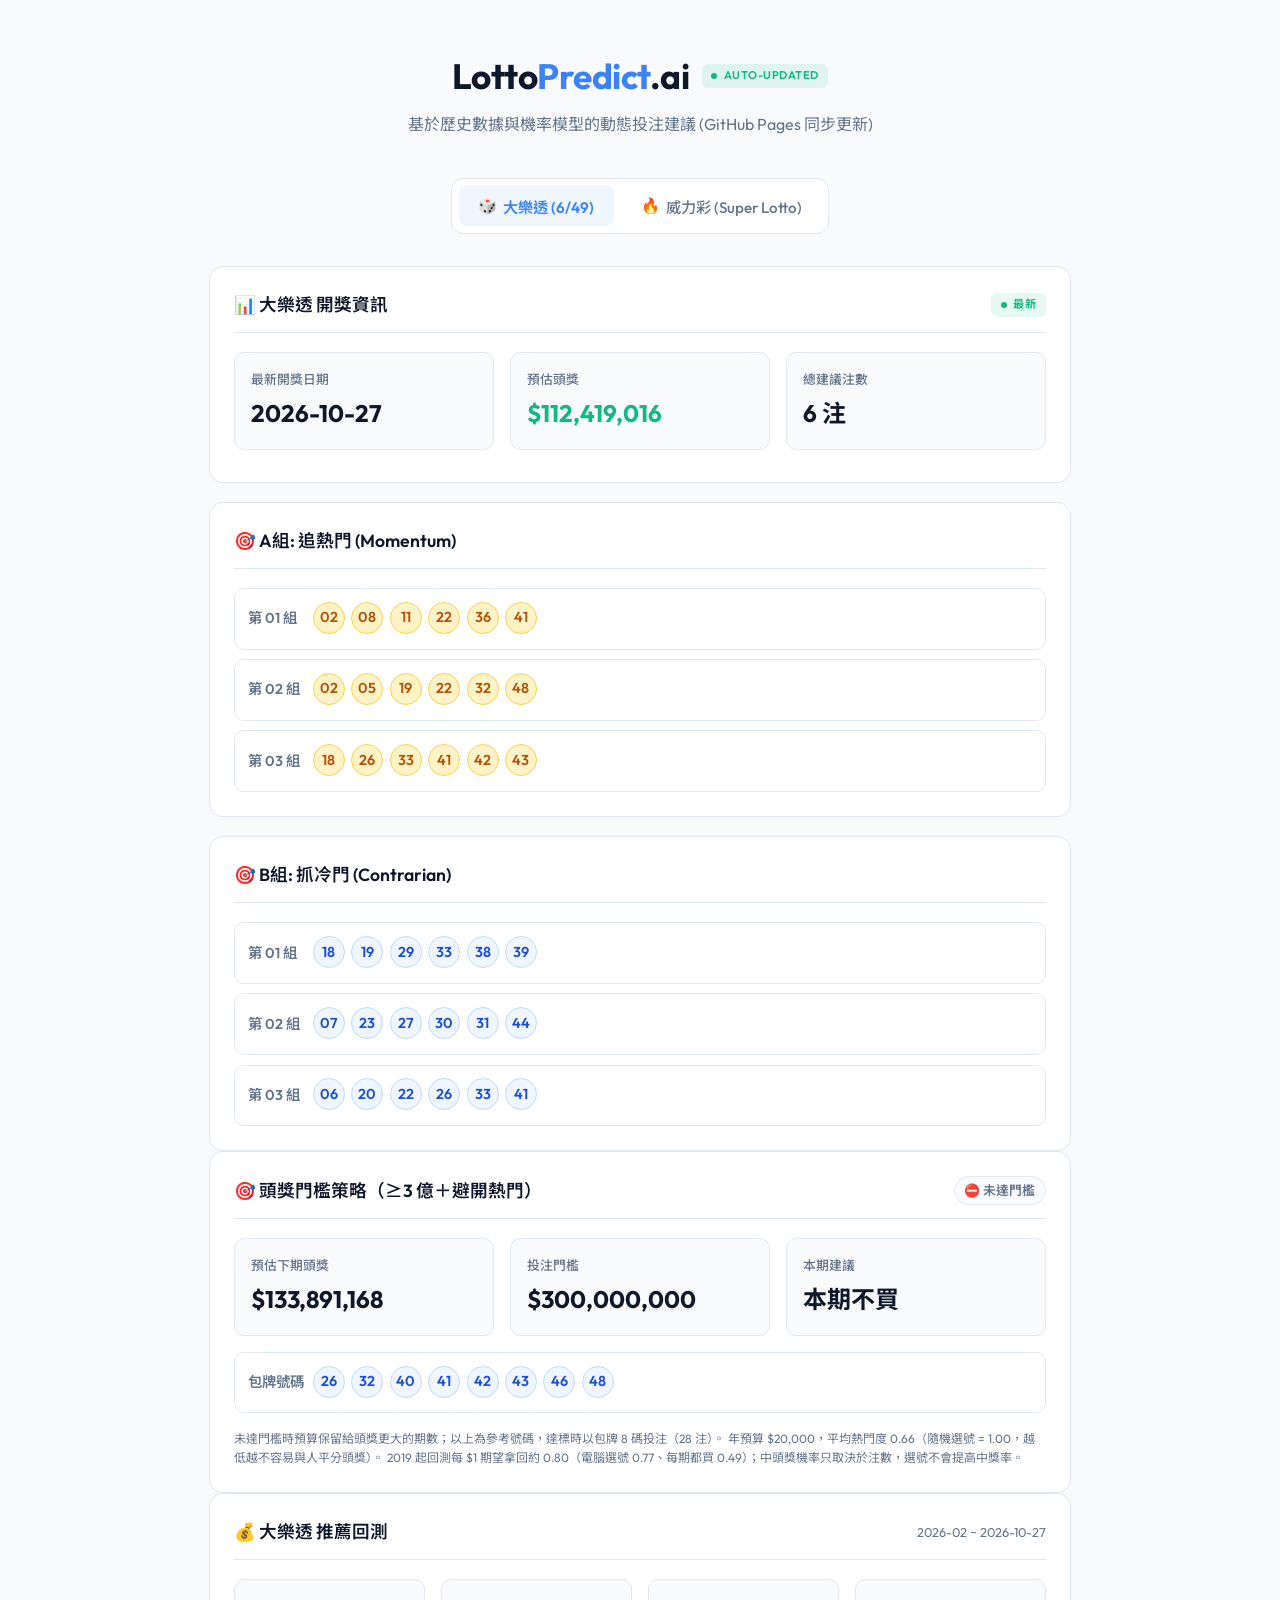
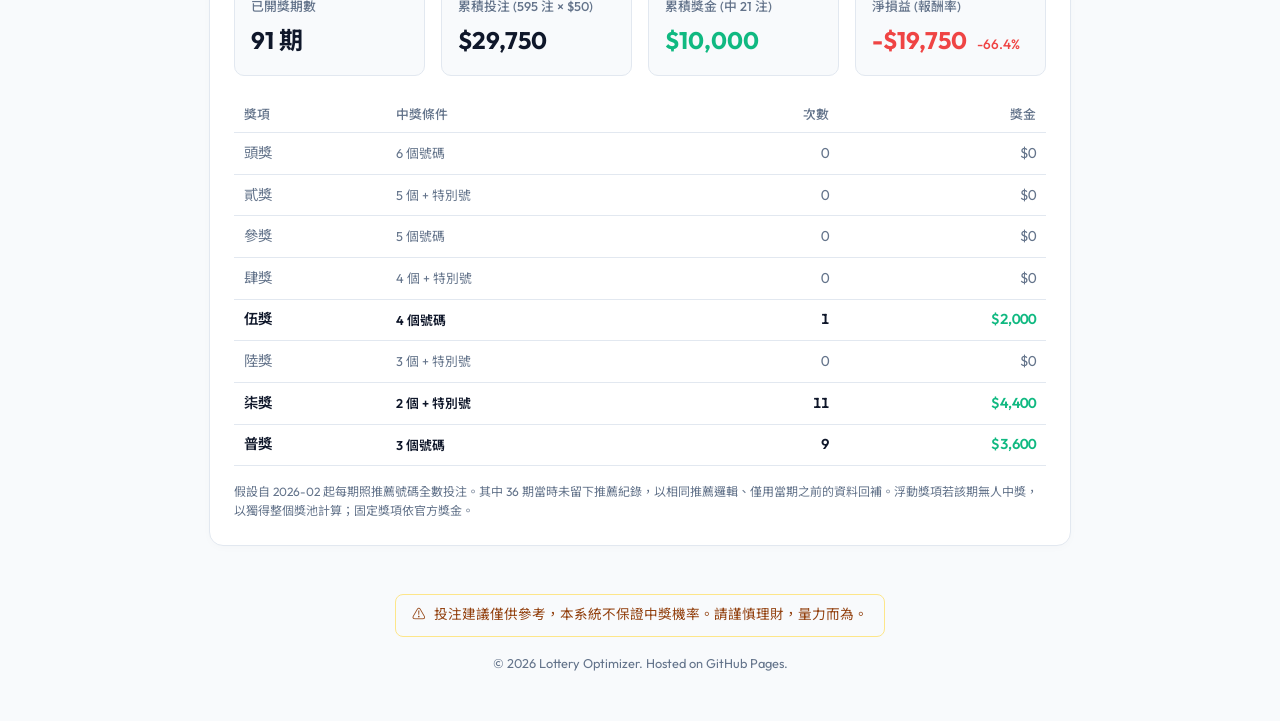
==== commit b0605827: "feat: 新增大樂透頭獎門檻策略（≥3 億＋冷門包牌 8 碼） - strategy_lab_lotto649.py：50 個策略回測（選號/反熱門/時機/注數），含號碼熱門度模型 - recomm" ====
--- a/index.html
+++ b/index.html
@@ -36,6 +36,7 @@
                 <div class="dashboard" id="lotto649-dashboard">
                     <div class="loading-spinner"></div>
                 </div>
+                <div class="dashboard strategy" id="lotto649-jackpot"></div>
                 <div class="dashboard backtest" id="lotto649-backtest"></div>
             </section>
 
--- a/style.css
+++ b/style.css
@@ -399,6 +399,33 @@
     }
 }
 
+/* Jackpot Strategy */
+.strategy-badge {
+    font-size: 0.8rem;
+    font-weight: 600;
+    padding: 0.2rem 0.6rem;
+    border-radius: 999px;
+}
+
+.strategy-badge.go {
+    background: #dcfce7;
+    color: #15803d;
+}
+
+.strategy-badge.wait {
+    background: var(--bg-color);
+    color: var(--text-secondary);
+    border: 1px solid var(--card-border);
+}
+
+.strategy-numbers {
+    margin-top: 1rem;
+}
+
+.strategy-numbers .balls-container {
+    flex-wrap: wrap;
+}
+
 /* Backtest */
 .bt-note {
     font-size: 0.8rem;
